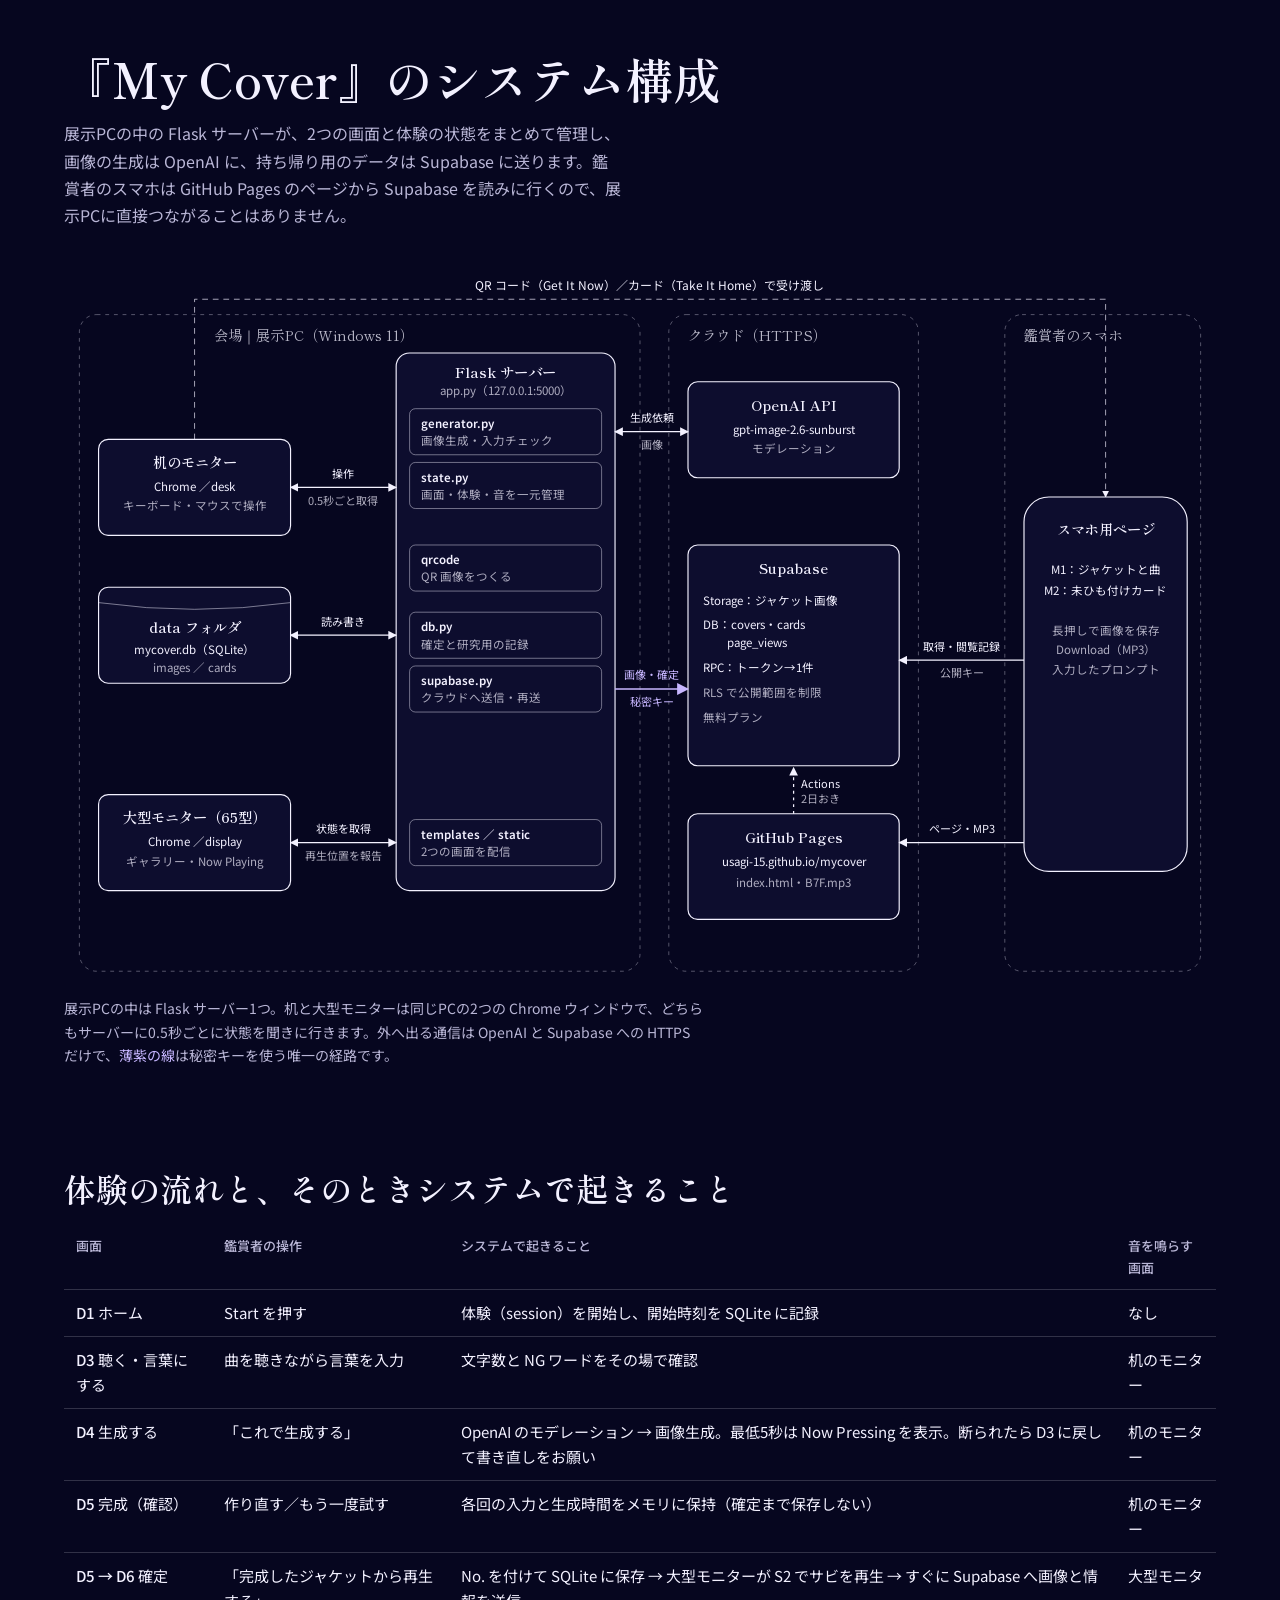
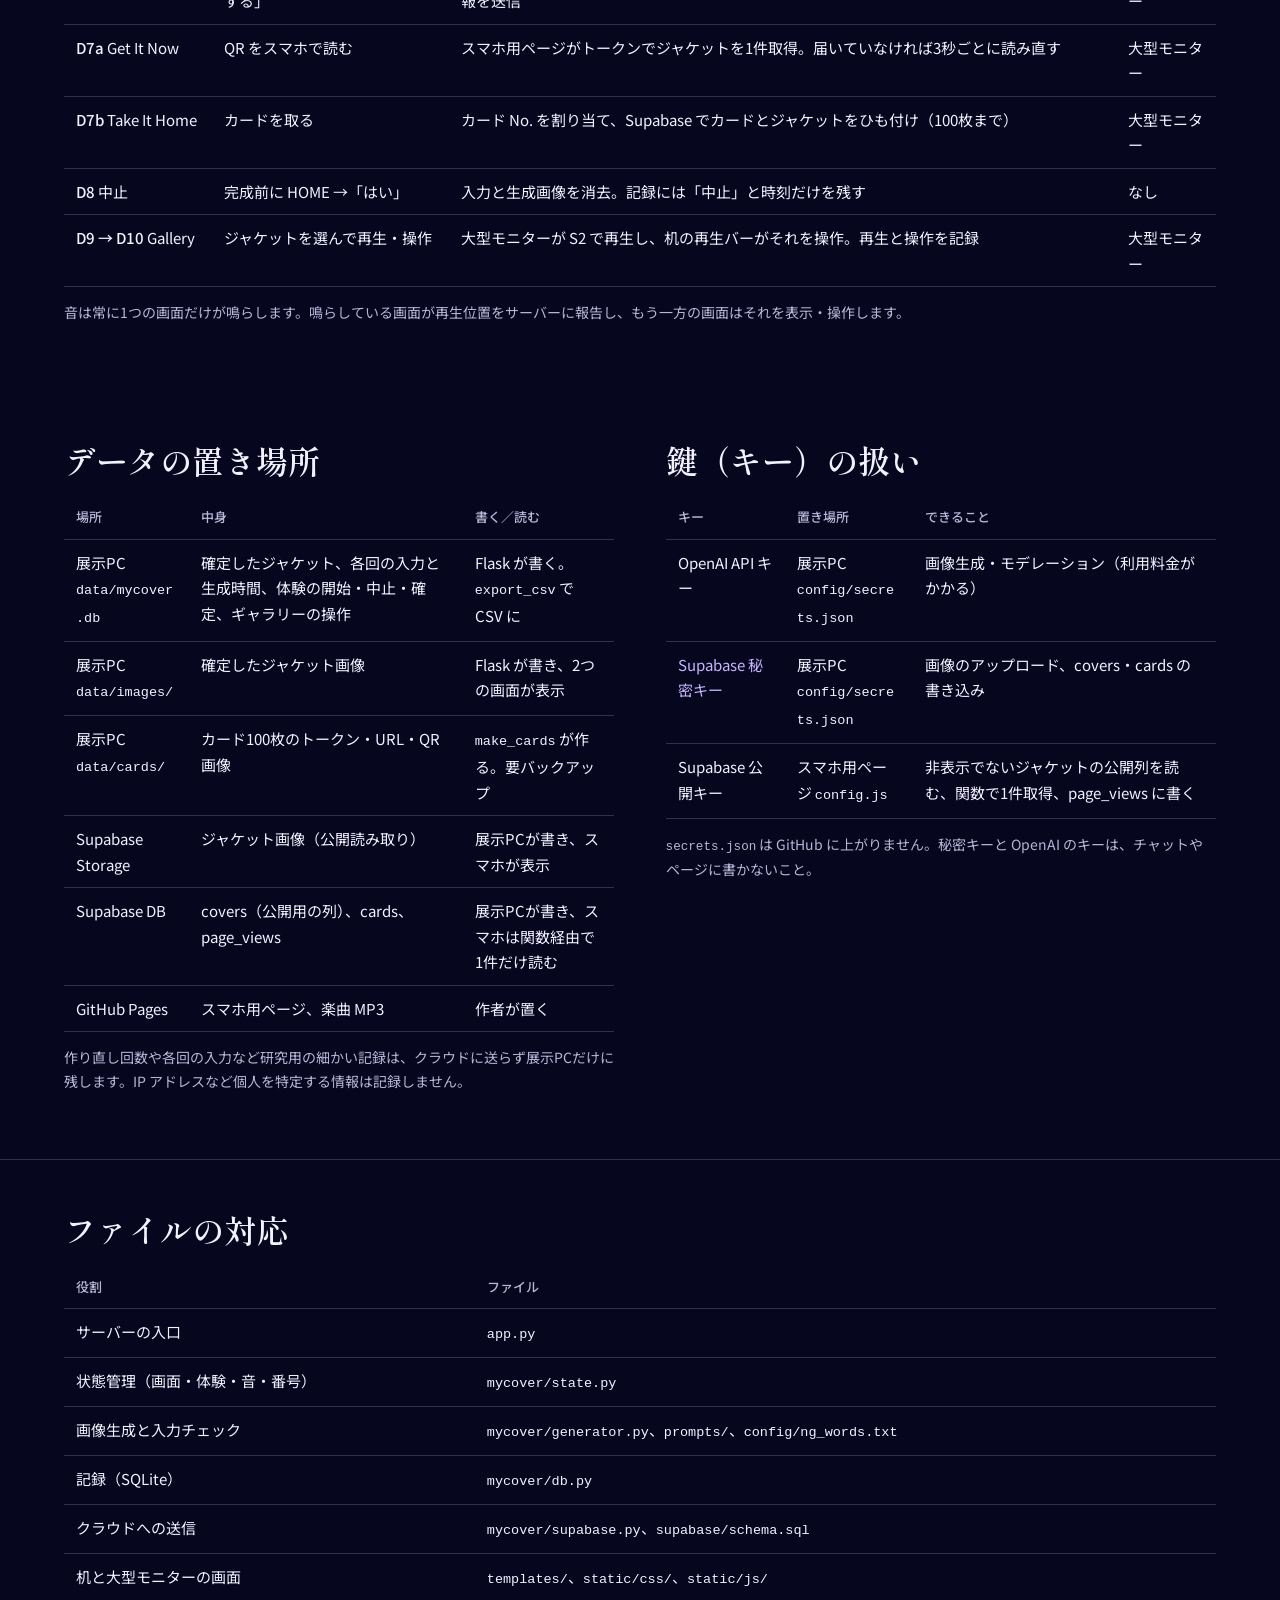
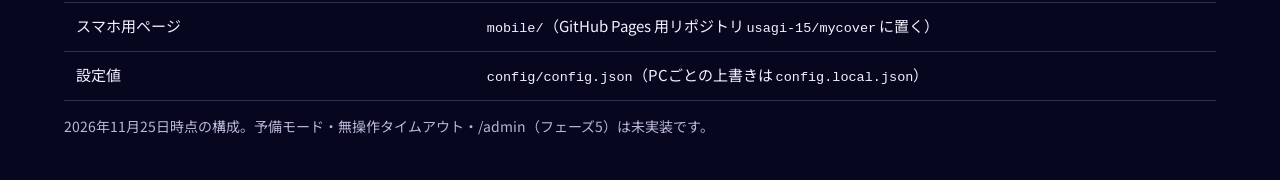
==== notes/システム構成図.html @ 917754f6 "docs: システム構成図を追加 Co-Authored-By: Claude Opus 5.5 <noreply@anthropic.com> Claude-Session: https://cla" ====
<!DOCTYPE html>
<html lang="ja">
<head>
<meta charset="utf-8">
<meta name="viewport" content="width=device-width,initial-scale=1">
<title>My Cover システム構成</title>
<link rel="preconnect" href="https://fonts.googleapis.com">
<link rel="stylesheet" href="https://fonts.googleapis.com/css2?family=Shippori+Mincho:wght@400;600&family=Noto+Sans+JP:wght@400;500&display=swap">
<style>
/* VOICE: 展示作品の裏側を、作者とゼミの仲間に静かに見せる技術メモ
   IDEA: 展示の画面と同じ濃紺と白い細線の「設計図」
   PICTURE: 会場・クラウド・スマホの3区画を横切るデータの流れ（1枚のSVG）
   COLOUR and TYPE: 濃紺 #06061f の一面、白い線と明朝、秘密キーの経路だけ薄紫
   LAYOUT: 結論の一文 → 大きな構成図 → 体験の流れ → データと鍵の表 */
:root{color-scheme:dark;--bg:#06061f;--ink:#f3f1ff;--muted:#b9b6d6;--line:rgba(243,241,255,.5);--rule:rgba(243,241,255,.18);--accent:#c7b6ff;--panel:#0d0d2e}
*{box-sizing:border-box;min-width:0}
body{margin:0;background:var(--bg);color:var(--ink);font:16px/1.7 "Noto Sans JP",system-ui,sans-serif;overflow-x:clip}
.band{padding:clamp(28px,4vw,64px) max(5vw,16px)}
.wrap{max-width:1240px;margin:0 auto}
h1,h2{font-family:"Shippori Mincho","Yu Mincho",serif;font-weight:600;line-height:1.15;text-wrap:balance;margin:0}
h1{font-size:clamp(32px,5vw,48px)}
h2{font-size:clamp(24px,3vw,32px);margin-bottom:18px}
.lead{max-width:62ch;color:var(--muted);margin:14px 0 0}
figure{margin:28px 0 0}
figure svg{display:block;width:100%;height:auto;color:var(--ink)}
figcaption{color:var(--muted);font-size:14px;margin-top:10px;max-width:80ch}
.scroll{overflow-x:auto}
table{width:100%;border-collapse:collapse;font-size:15px}
th,td{text-align:left;vertical-align:top;padding:10px 12px;border-bottom:1px solid var(--rule)}
th{font-weight:500;color:var(--muted);font-size:13px}
td b{font-weight:500}
code{font-family:ui-monospace,Menlo,Consolas,monospace;font-size:.9em;overflow-wrap:anywhere}
.key{color:var(--accent)}
.grid2{display:grid;grid-template-columns:repeat(auto-fit,minmax(min(100%,420px),1fr));gap:clamp(24px,4vw,56px)}
.note{font-size:14px;color:var(--muted)}
footer{border-top:1px solid var(--rule)}
@media(max-width:600px){table{font-size:13px}.stack thead{display:none}.stack tr{display:grid;padding-block:10px;border-bottom:1px solid var(--rule)}.stack td{display:flow-root;border:0;padding:3px 0;padding-inline-start:7em;text-align:start}.stack td::before{content:attr(data-l);float:inline-start;width:6.5em;margin-inline-start:-7em;color:var(--muted);font-size:12px}.stack td:empty{display:none}}
</style>
<script>new MutationObserver(()=>{for(const c of document.querySelectorAll('.stack td:not([data-l])')){let i=0,p=c;while(p=p.previousElementSibling)i+=p.colSpan;c.dataset.l=c.closest('table').rows[0].cells[i]?.textContent||''}}).observe(document,{childList:true,subtree:true})</script>
</head>
<body>

<header class="band">
  <div class="wrap">
    <h1>『My Cover』のシステム構成</h1>
    <p class="lead">展示PCの中の Flask サーバーが、2つの画面と体験の状態をまとめて管理し、画像の生成は OpenAI に、持ち帰り用のデータは Supabase に送ります。鑑賞者のスマホは GitHub Pages のページから Supabase を読みに行くので、展示PCに直接つながることはありません。</p>

    <figure>
      <svg viewBox="0 0 1200 760" role="img" aria-label="展示PCの Flask サーバーが机と大型モニターの画面を管理し、OpenAI で画像を生成、Supabase に送信する。鑑賞者のスマホは GitHub Pages のページから Supabase を読む構成図">
        <defs>
          <marker id="ah" viewBox="0 0 10 10" refX="9" refY="5" markerWidth="7" markerHeight="7" orient="auto-start-reverse"><path d="M0 0 L10 5 L0 10 z" fill="currentColor"/></marker>
          <marker id="ahk" viewBox="0 0 10 10" refX="9" refY="5" markerWidth="7" markerHeight="7" orient="auto-start-reverse"><path d="M0 0 L10 5 L0 10 z" fill="#c7b6ff"/></marker>
        </defs>

        <g fill="none" stroke="currentColor" stroke-opacity=".35" stroke-dasharray="4 5">
          <rect x="16" y="60" width="584" height="684" rx="18"/>
          <rect x="630" y="60" width="260" height="684" rx="18"/>
          <rect x="980" y="60" width="204" height="684" rx="18"/>
        </g>
        <g font-family="Shippori Mincho, Yu Mincho, serif" font-size="15" fill="currentColor" fill-opacity=".75">
          <text x="156" y="88">会場｜展示PC（Windows 11）</text>
          <text x="650" y="88">クラウド（HTTPS）</text>
          <text x="1000" y="88">鑑賞者のスマホ</text>
        </g>

        <path d="M136 190 V44 H1085 V250" fill="none" stroke="currentColor" stroke-opacity=".7" stroke-dasharray="6 5" marker-end="url(#ah)"/>
        <text x="610" y="34" text-anchor="middle" font-size="12.5" fill="currentColor">QR コード（Get It Now）／カード（Take It Home）で受け渡し</text>

        <g fill="#0d0d2e" stroke="currentColor" stroke-width="1.2">
          <rect x="36" y="190" width="200" height="100" rx="10"/>
          <rect x="36" y="344" width="200" height="100" rx="10"/>
          <rect x="36" y="560" width="200" height="100" rx="10"/>
          <rect x="346" y="100" width="228" height="560" rx="14"/>
          <rect x="650" y="130" width="220" height="100" rx="10"/>
          <rect x="650" y="300" width="220" height="230" rx="10"/>
          <rect x="650" y="580" width="220" height="110" rx="10"/>
          <rect x="1000" y="250" width="170" height="390" rx="26"/>
        </g>
        <path d="M36 360 Q136 374 236 360" fill="none" stroke="currentColor" stroke-opacity=".5"/>

        <g fill="none" stroke="currentColor" stroke-opacity=".45">
          <rect x="360" y="158" width="200" height="48" rx="6"/>
          <rect x="360" y="214" width="200" height="48" rx="6"/>
          <rect x="360" y="300" width="200" height="48" rx="6"/>
          <rect x="360" y="370" width="200" height="48" rx="6"/>
          <rect x="360" y="426" width="200" height="48" rx="6"/>
          <rect x="360" y="586" width="200" height="48" rx="6"/>
        </g>

        <g fill="currentColor" font-size="12">
          <g font-family="Shippori Mincho, Yu Mincho, serif" font-size="15" font-weight="600">
            <text x="136" y="220" text-anchor="middle">机のモニター</text>
            <text x="136" y="392" text-anchor="middle">data フォルダ</text>
            <text x="136" y="590" text-anchor="middle">大型モニター（65型）</text>
            <text x="460" y="126" text-anchor="middle">Flask サーバー</text>
            <text x="760" y="160" text-anchor="middle">OpenAI API</text>
            <text x="760" y="330" text-anchor="middle">Supabase</text>
            <text x="760" y="610" text-anchor="middle">GitHub Pages</text>
            <text x="1085" y="290" text-anchor="middle">スマホ用ページ</text>
          </g>
          <text x="136" y="244" text-anchor="middle">Chrome ／desk</text>
          <text x="136" y="264" text-anchor="middle" fill-opacity=".7">キーボード・マウスで操作</text>
          <text x="136" y="414" text-anchor="middle">mycover.db（SQLite）</text>
          <text x="136" y="432" text-anchor="middle" fill-opacity=".7">images ／ cards</text>
          <text x="136" y="614" text-anchor="middle">Chrome ／display</text>
          <text x="136" y="634" text-anchor="middle" fill-opacity=".7">ギャラリー・Now Playing</text>
          <text x="460" y="144" text-anchor="middle" fill-opacity=".7">app.py（127.0.0.1:5000）</text>

          <text x="372" y="178" font-weight="600">generator.py</text><text x="372" y="196" fill-opacity=".7">画像生成・入力チェック</text>
          <text x="372" y="234" font-weight="600">state.py</text><text x="372" y="252" fill-opacity=".7">画面・体験・音を一元管理</text>
          <text x="372" y="320" font-weight="600">qrcode</text><text x="372" y="338" fill-opacity=".7">QR 画像をつくる</text>
          <text x="372" y="390" font-weight="600">db.py</text><text x="372" y="408" fill-opacity=".7">確定と研究用の記録</text>
          <text x="372" y="446" font-weight="600">supabase.py</text><text x="372" y="464" fill-opacity=".7">クラウドへ送信・再送</text>
          <text x="372" y="606" font-weight="600">templates ／ static</text><text x="372" y="624" fill-opacity=".7">2つの画面を配信</text>

          <text x="760" y="184" text-anchor="middle">gpt-image-2.6-sunburst</text>
          <text x="760" y="204" text-anchor="middle" fill-opacity=".7">モデレーション</text>
          <text x="666" y="362">Storage：ジャケット画像</text>
          <text x="666" y="388">DB：covers・cards</text>
          <text x="666" y="406">　　page_views</text>
          <text x="666" y="432">RPC：トークン→1件</text>
          <text x="666" y="458" fill-opacity=".7">RLS で公開範囲を制限</text>
          <text x="666" y="484" fill-opacity=".7">無料プラン</text>
          <text x="760" y="634" text-anchor="middle">usagi-15.github.io/mycover</text>
          <text x="760" y="656" text-anchor="middle" fill-opacity=".7">index.html・B7F.mp3</text>
          <text x="1085" y="330" text-anchor="middle">M1：ジャケットと曲</text>
          <text x="1085" y="352" text-anchor="middle">M2：未ひも付けカード</text>
          <text x="1085" y="394" text-anchor="middle" fill-opacity=".7">長押しで画像を保存</text>
          <text x="1085" y="414" text-anchor="middle" fill-opacity=".7">Download（MP3）</text>
          <text x="1085" y="434" text-anchor="middle" fill-opacity=".7">入力したプロンプト</text>
        </g>

        <g stroke="currentColor" stroke-width="1.3" fill="none">
          <line x1="236" y1="240" x2="346" y2="240" marker-start="url(#ah)" marker-end="url(#ah)"/>
          <line x1="236" y1="394" x2="346" y2="394" marker-start="url(#ah)" marker-end="url(#ah)"/>
          <line x1="236" y1="610" x2="346" y2="610" marker-start="url(#ah)" marker-end="url(#ah)"/>
          <line x1="574" y1="182" x2="650" y2="182" marker-start="url(#ah)" marker-end="url(#ah)"/>
          <line x1="1000" y1="420" x2="870" y2="420" marker-end="url(#ah)"/>
          <line x1="1000" y1="610" x2="870" y2="610" marker-end="url(#ah)"/>
          <line x1="760" y1="580" x2="760" y2="532" marker-end="url(#ah)" stroke-dasharray="3 4"/>
        </g>
        <line x1="574" y1="450" x2="650" y2="450" stroke="#c7b6ff" stroke-width="1.8" marker-end="url(#ahk)"/>

        <g fill="currentColor" font-size="11.5" text-anchor="middle">
          <text x="291" y="230">操作</text>
          <text x="291" y="258" fill-opacity=".7">0.5秒ごと取得</text>
          <text x="291" y="384">読み書き</text>
          <text x="291" y="600">状態を取得</text>
          <text x="291" y="628" fill-opacity=".7">再生位置を報告</text>
          <text x="612" y="172">生成依頼</text>
          <text x="612" y="200" fill-opacity=".7">画像</text>
          <text x="935" y="410">取得・閲覧記録</text>
          <text x="935" y="438" fill-opacity=".7">公開キー</text>
          <text x="935" y="600">ページ・MP3</text>
          <text x="768" y="553" text-anchor="start">Actions</text>
          <text x="768" y="569" text-anchor="start" fill-opacity=".7">2日おき</text>
        </g>
        <g fill="#c7b6ff" font-size="11.5" text-anchor="middle">
          <text x="612" y="440">画像・確定</text>
          <text x="612" y="468">秘密キー</text>
        </g>
      </svg>
      <figcaption>展示PCの中は Flask サーバー1つ。机と大型モニターは同じPCの2つの Chrome ウィンドウで、どちらもサーバーに0.5秒ごとに状態を聞きに行きます。外へ出る通信は OpenAI と Supabase への HTTPS だけで、<span class="key">薄紫の線</span>は秘密キーを使う唯一の経路です。</figcaption>
    </figure>
  </div>
</header>

<section class="band">
  <div class="wrap">
    <h2>体験の流れと、そのときシステムで起きること</h2>
    <div class="scroll">
      <table class="stack">
        <thead><tr><th>画面</th><th>鑑賞者の操作</th><th>システムで起きること</th><th>音を鳴らす画面</th></tr></thead>
        <tbody>
          <tr><td><b>D1</b> ホーム</td><td>Start を押す</td><td>体験（session）を開始し、開始時刻を SQLite に記録</td><td>なし</td></tr>
          <tr><td><b>D3</b> 聴く・言葉にする</td><td>曲を聴きながら言葉を入力</td><td>文字数と NG ワードをその場で確認</td><td>机のモニター</td></tr>
          <tr><td><b>D4</b> 生成する</td><td>「これで生成する」</td><td>OpenAI のモデレーション → 画像生成。最低5秒は Now Pressing を表示。断られたら D3 に戻して書き直しをお願い</td><td>机のモニター</td></tr>
          <tr><td><b>D5</b> 完成（確認）</td><td>作り直す／もう一度試す</td><td>各回の入力と生成時間をメモリに保持（確定まで保存しない）</td><td>机のモニター</td></tr>
          <tr><td><b>D5 → D6</b> 確定</td><td>「完成したジャケットから再生する」</td><td>No. を付けて SQLite に保存 → 大型モニターが S2 でサビを再生 → すぐに Supabase へ画像と情報を送信</td><td>大型モニター</td></tr>
          <tr><td><b>D7a</b> Get It Now</td><td>QR をスマホで読む</td><td>スマホ用ページがトークンでジャケットを1件取得。届いていなければ3秒ごとに読み直す</td><td>大型モニター</td></tr>
          <tr><td><b>D7b</b> Take It Home</td><td>カードを取る</td><td>カード No. を割り当て、Supabase でカードとジャケットをひも付け（100枚まで）</td><td>大型モニター</td></tr>
          <tr><td><b>D8</b> 中止</td><td>完成前に HOME →「はい」</td><td>入力と生成画像を消去。記録には「中止」と時刻だけを残す</td><td>なし</td></tr>
          <tr><td><b>D9 → D10</b> Gallery</td><td>ジャケットを選んで再生・操作</td><td>大型モニターが S2 で再生し、机の再生バーがそれを操作。再生と操作を記録</td><td>大型モニター</td></tr>
        </tbody>
      </table>
    </div>
    <p class="note">音は常に1つの画面だけが鳴らします。鳴らしている画面が再生位置をサーバーに報告し、もう一方の画面はそれを表示・操作します。</p>
  </div>
</section>

<section class="band">
  <div class="wrap grid2">
    <div>
      <h2>データの置き場所</h2>
      <div class="scroll">
        <table class="stack">
          <thead><tr><th>場所</th><th>中身</th><th>書く／読む</th></tr></thead>
          <tbody>
            <tr><td>展示PC <code>data/mycover.db</code></td><td>確定したジャケット、各回の入力と生成時間、体験の開始・中止・確定、ギャラリーの操作</td><td>Flask が書く。<code>export_csv</code> で CSV に</td></tr>
            <tr><td>展示PC <code>data/images/</code></td><td>確定したジャケット画像</td><td>Flask が書き、2つの画面が表示</td></tr>
            <tr><td>展示PC <code>data/cards/</code></td><td>カード100枚のトークン・URL・QR 画像</td><td><code>make_cards</code> が作る。要バックアップ</td></tr>
            <tr><td>Supabase Storage</td><td>ジャケット画像（公開読み取り）</td><td>展示PCが書き、スマホが表示</td></tr>
            <tr><td>Supabase DB</td><td>covers（公開用の列）、cards、page_views</td><td>展示PCが書き、スマホは関数経由で1件だけ読む</td></tr>
            <tr><td>GitHub Pages</td><td>スマホ用ページ、楽曲 MP3</td><td>作者が置く</td></tr>
          </tbody>
        </table>
      </div>
      <p class="note">作り直し回数や各回の入力など研究用の細かい記録は、クラウドに送らず展示PCだけに残します。IP アドレスなど個人を特定する情報は記録しません。</p>
    </div>
    <div>
      <h2>鍵（キー）の扱い</h2>
      <div class="scroll">
        <table class="stack">
          <thead><tr><th>キー</th><th>置き場所</th><th>できること</th></tr></thead>
          <tbody>
            <tr><td>OpenAI API キー</td><td>展示PC <code>config/secrets.json</code></td><td>画像生成・モデレーション（利用料金がかかる）</td></tr>
            <tr><td class="key">Supabase 秘密キー</td><td>展示PC <code>config/secrets.json</code></td><td>画像のアップロード、covers・cards の書き込み</td></tr>
            <tr><td>Supabase 公開キー</td><td>スマホ用ページ <code>config.js</code></td><td>非表示でないジャケットの公開列を読む、関数で1件取得、page_views に書く</td></tr>
          </tbody>
        </table>
      </div>
      <p class="note"><code>secrets.json</code> は GitHub に上がりません。秘密キーと OpenAI のキーは、チャットやページに書かないこと。</p>
    </div>
  </div>
</section>

<footer class="band">
  <div class="wrap">
    <h2>ファイルの対応</h2>
    <div class="scroll">
      <table class="stack">
        <thead><tr><th>役割</th><th>ファイル</th></tr></thead>
        <tbody>
          <tr><td>サーバーの入口</td><td><code>app.py</code></td></tr>
          <tr><td>状態管理（画面・体験・音・番号）</td><td><code>mycover/state.py</code></td></tr>
          <tr><td>画像生成と入力チェック</td><td><code>mycover/generator.py</code>、<code>prompts/</code>、<code>config/ng_words.txt</code></td></tr>
          <tr><td>記録（SQLite）</td><td><code>mycover/db.py</code></td></tr>
          <tr><td>クラウドへの送信</td><td><code>mycover/supabase.py</code>、<code>supabase/schema.sql</code></td></tr>
          <tr><td>机と大型モニターの画面</td><td><code>templates/</code>、<code>static/css/</code>、<code>static/js/</code></td></tr>
          <tr><td>スマホ用ページ</td><td><code>mobile/</code>（GitHub Pages 用リポジトリ <code>usagi-15/mycover</code> に置く）</td></tr>
          <tr><td>設定値</td><td><code>config/config.json</code>（PCごとの上書きは <code>config.local.json</code>）</td></tr>
        </tbody>
      </table>
    </div>
    <p class="note">2026年11月25日時点の構成。予備モード・無操作タイムアウト・/admin（フェーズ5）は未実装です。</p>
  </div>
</footer>
</body>
</html>
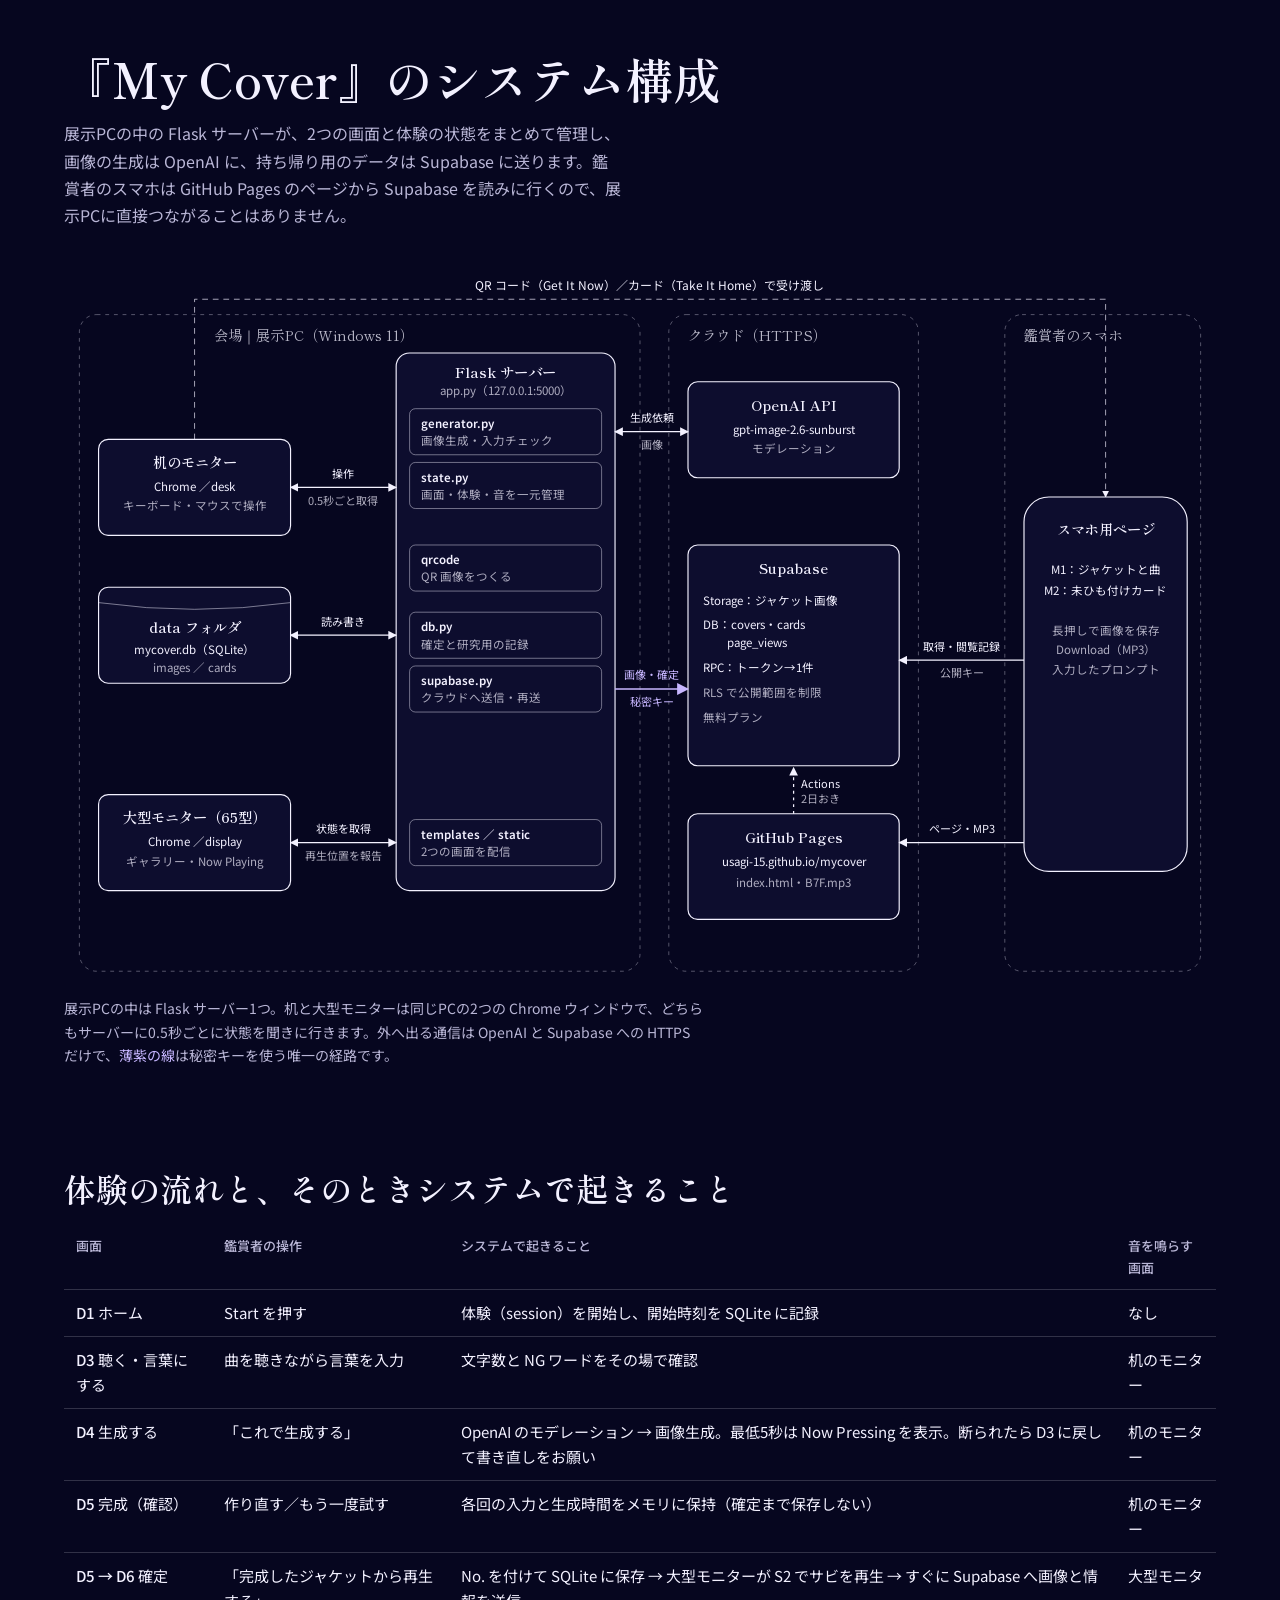
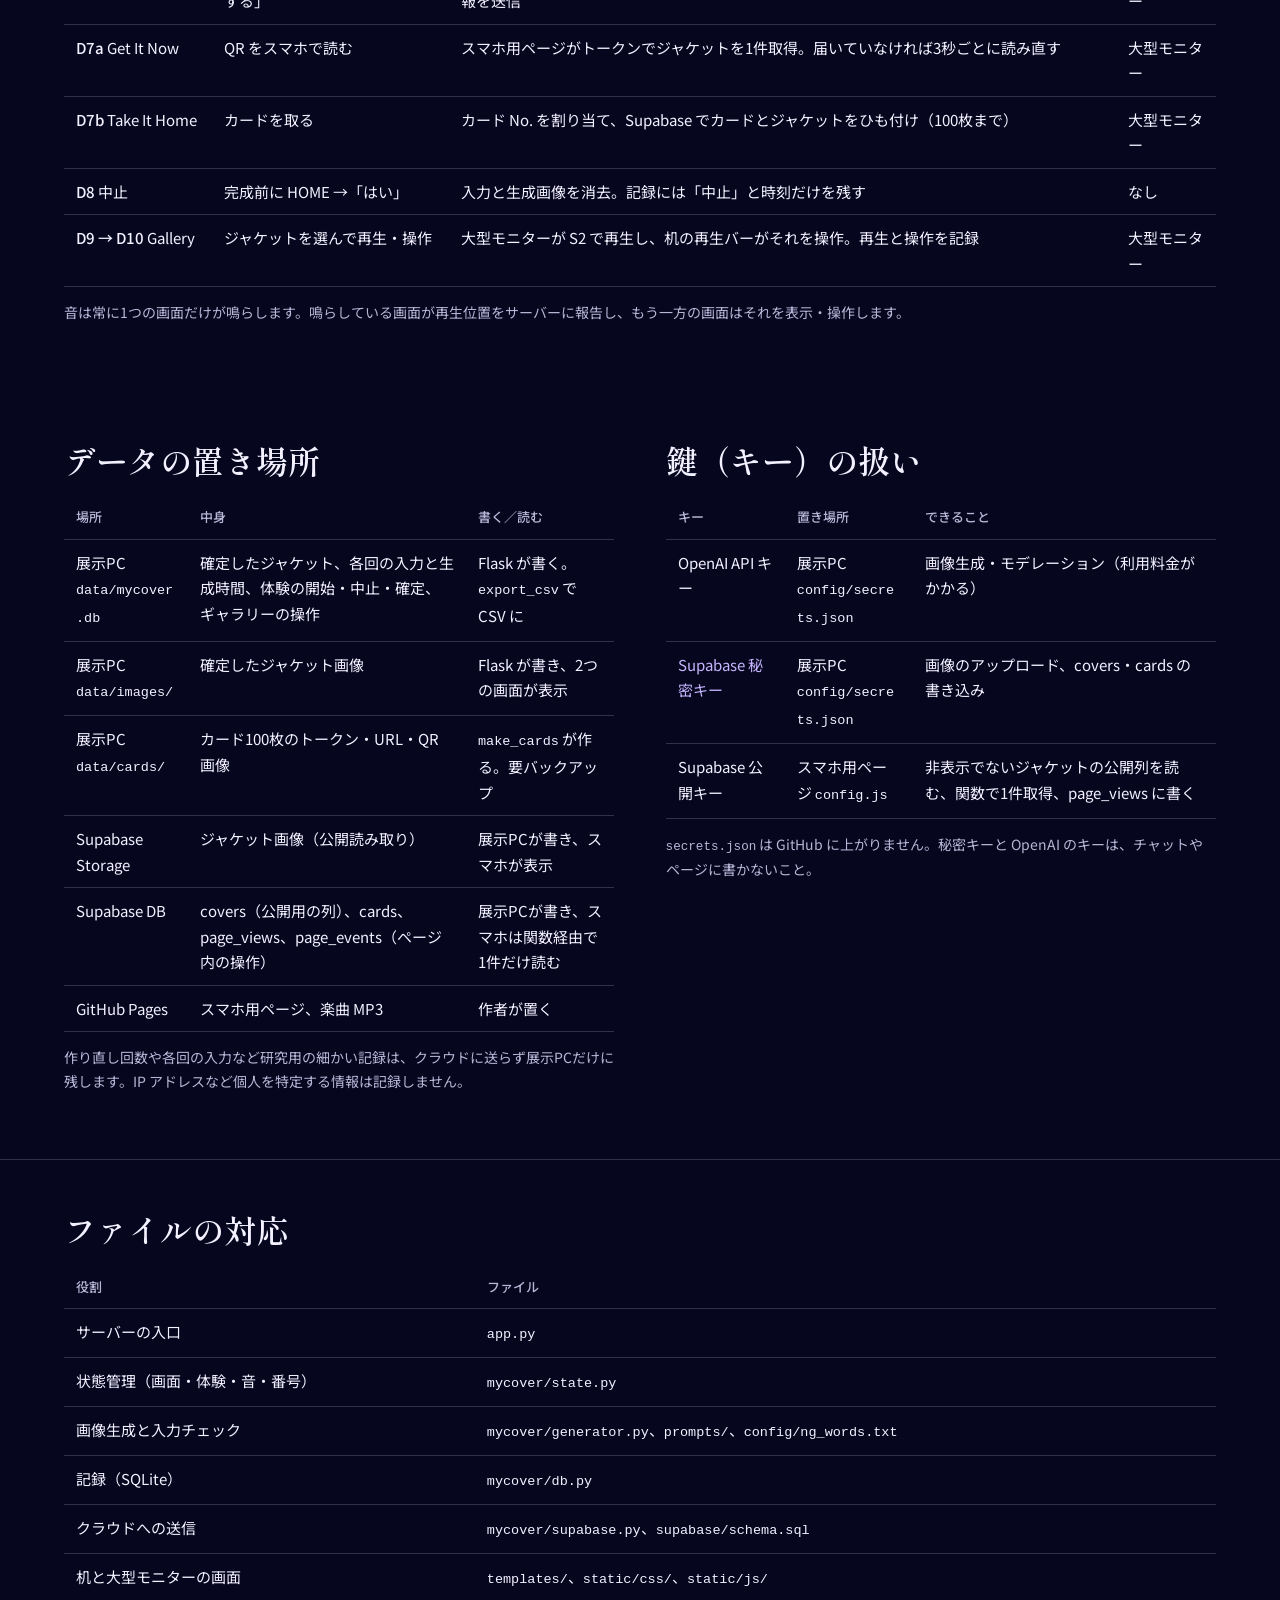
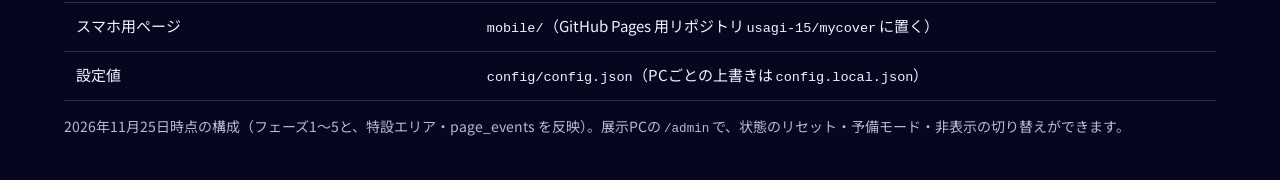
==== commit f2bbb537: "docs: システム構成図をフェーズ5・page_eventsに合わせて更新 Co-Authored-By: Claude Opus 5.5 <noreply@anthropic.com> Claud" ====
--- a/notes/システム構成図.html
+++ b/notes/システム構成図.html
@@ -200,7 +200,7 @@
             <tr><td>展示PC <code>data/images/</code></td><td>確定したジャケット画像</td><td>Flask が書き、2つの画面が表示</td></tr>
             <tr><td>展示PC <code>data/cards/</code></td><td>カード100枚のトークン・URL・QR 画像</td><td><code>make_cards</code> が作る。要バックアップ</td></tr>
             <tr><td>Supabase Storage</td><td>ジャケット画像（公開読み取り）</td><td>展示PCが書き、スマホが表示</td></tr>
-            <tr><td>Supabase DB</td><td>covers（公開用の列）、cards、page_views</td><td>展示PCが書き、スマホは関数経由で1件だけ読む</td></tr>
+            <tr><td>Supabase DB</td><td>covers（公開用の列）、cards、page_views、page_events（ページ内の操作）</td><td>展示PCが書き、スマホは関数経由で1件だけ読む</td></tr>
             <tr><td>GitHub Pages</td><td>スマホ用ページ、楽曲 MP3</td><td>作者が置く</td></tr>
           </tbody>
         </table>
@@ -242,7 +242,7 @@
         </tbody>
       </table>
     </div>
-    <p class="note">2026年11月25日時点の構成。予備モード・無操作タイムアウト・/admin（フェーズ5）は未実装です。</p>
+    <p class="note">2026年11月25日時点の構成（フェーズ1〜5と、特設エリア・page_events を反映）。展示PCの <code>/admin</code> で、状態のリセット・予備モード・非表示の切り替えができます。</p>
   </div>
 </footer>
 </body>
